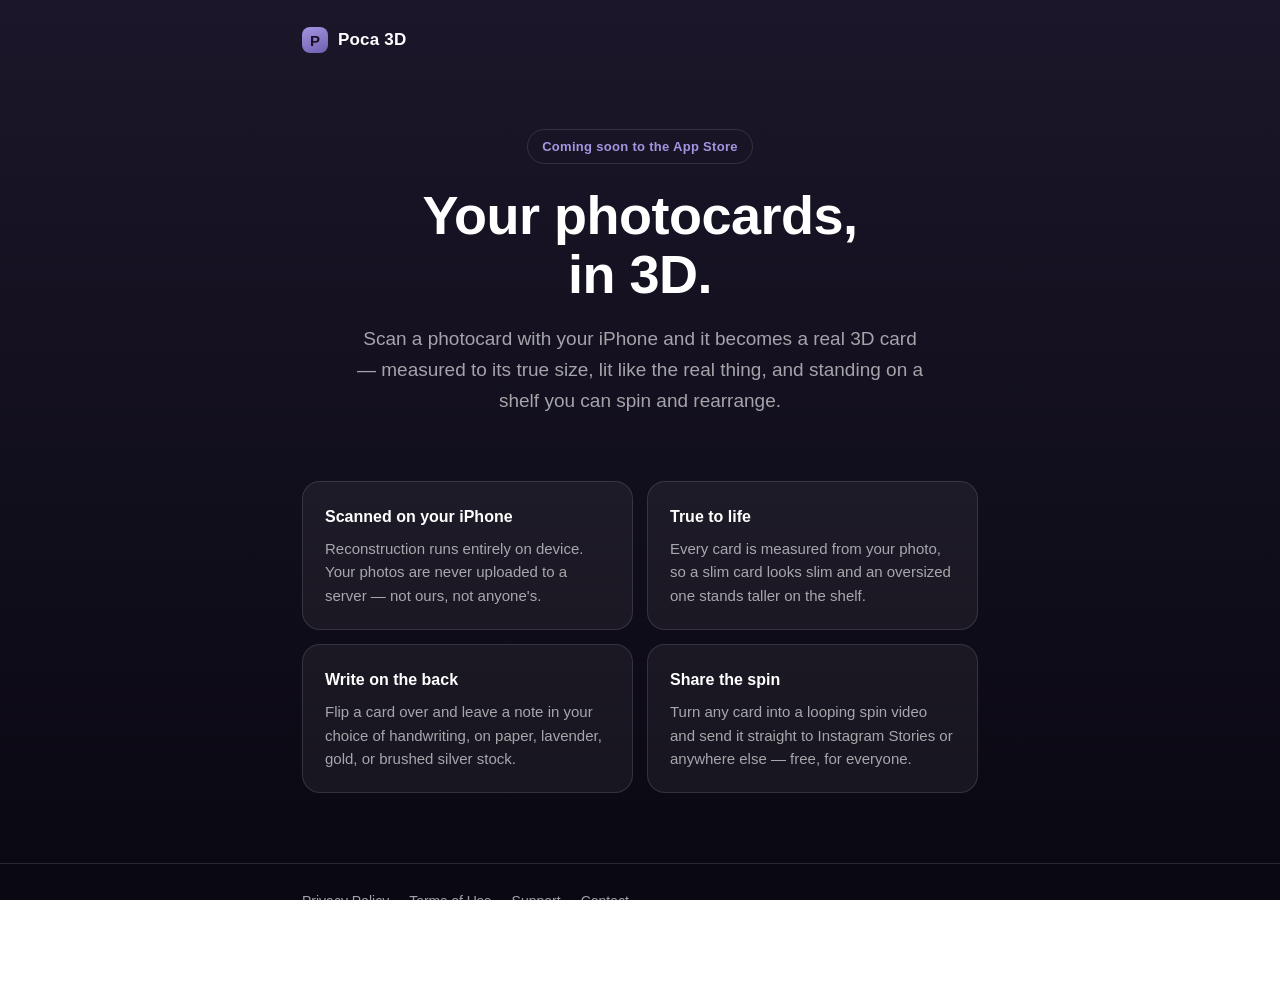
==== index.html @ b0219fa2 "Poca 3D site: landing, privacy policy, terms, support Static HTML on GitHub Pages at photocard3d.com" ====
<!doctype html>
<html lang="en">
<head>
<meta charset="utf-8">
<meta name="viewport" content="width=device-width, initial-scale=1">
<title>Poca 3D — Your photocards, in 3D</title>
<meta name="description" content="Scan a photocard with your iPhone and it becomes a real 3D card you can spin, light, and shelve. Everything happens on your device.">
<link rel="stylesheet" href="/assets/style.css">
<meta property="og:title" content="Poca 3D — Your photocards, in 3D">
<meta property="og:description" content="Scan a photocard with your iPhone and it becomes a real 3D card you can spin, light, and shelve.">
<meta property="og:type" content="website">
<meta property="og:url" content="https://photocard3d.com/">
</head>
<body>

<header class="site">
  <div class="wrap">
    <a class="brand" href="/"><span class="mark">P</span> Poca 3D</a>
  </div>
</header>

<div class="wrap">
  <section class="hero">
    <span class="pill">Coming soon to the App Store</span>
    <h1>Your photocards,<br>in 3D.</h1>
    <p>
      Scan a photocard with your iPhone and it becomes a real 3D card —
      measured to its true size, lit like the real thing, and standing on a
      shelf you can spin and rearrange.
    </p>
  </section>

  <section class="features">
    <div class="feature">
      <h3>Scanned on your iPhone</h3>
      <p>
        Reconstruction runs entirely on device. Your photos are never
        uploaded to a server — not ours, not anyone's.
      </p>
    </div>
    <div class="feature">
      <h3>True to life</h3>
      <p>
        Every card is measured from your photo, so a slim card looks slim
        and an oversized one stands taller on the shelf.
      </p>
    </div>
    <div class="feature">
      <h3>Write on the back</h3>
      <p>
        Flip a card over and leave a note in your choice of handwriting, on
        paper, lavender, gold, or brushed silver stock.
      </p>
    </div>
    <div class="feature">
      <h3>Share the spin</h3>
      <p>
        Turn any card into a looping spin video and send it straight to
        Instagram Stories or anywhere else — free, for everyone.
      </p>
    </div>
  </section>
</div>

<footer class="site">
  <div class="wrap">
    <nav>
      <a href="/privacy/">Privacy Policy</a>
      <a href="/terms/">Terms of Use</a>
      <a href="/support/">Support</a>
      <a href="mailto:support@photocard3d.com">Contact</a>
    </nav>
    <div>&copy; 2026 [[LLC_LEGAL_NAME]]. All rights reserved.</div>
  </div>
</footer>

</body>
</html>
---- assets/style.css ----
/* Poca 3D — the app's midnight stage, on the web.
   Colors are lifted from CollectionTheme.midnight and the accent used
   across the app's chrome, so site and app read as one product. */

:root {
  --stage-top: #1b1629;
  --stage-bottom: #0a0812;
  --accent: #a594e0;
  --ink: #171224;
  --text: #ffffff;
  --muted: rgba(255, 255, 255, 0.62);
  --faint: rgba(255, 255, 255, 0.42);
  --hairline: rgba(255, 255, 255, 0.12);
  --card: rgba(255, 255, 255, 0.05);
  --measure: 720px;
}

*,
*::before,
*::after { box-sizing: border-box; }

html { -webkit-text-size-adjust: 100%; }

body {
  margin: 0;
  min-height: 100vh;
  background: linear-gradient(180deg, var(--stage-top) 0%, var(--stage-bottom) 100%)
    fixed;
  color: var(--text);
  font: 400 17px/1.65 -apple-system, BlinkMacSystemFont, "Segoe UI", Roboto,
    Helvetica, Arial, sans-serif;
  -webkit-font-smoothing: antialiased;
}

.wrap {
  max-width: var(--measure);
  margin: 0 auto;
  padding: 0 22px;
}

/* ---------------------------------------------------------------- header */

header.site {
  padding: 26px 0 0;
}

.brand {
  display: inline-flex;
  align-items: center;
  gap: 10px;
  color: var(--text);
  text-decoration: none;
  font-weight: 700;
  font-size: 17px;
  letter-spacing: 0.2px;
}

.brand .mark {
  width: 26px;
  height: 26px;
  border-radius: 8px;
  background: linear-gradient(160deg, var(--accent), #6f5fb0);
  display: grid;
  place-items: center;
  color: var(--ink);
  font-size: 15px;
  font-weight: 800;
  line-height: 1;
}

/* ------------------------------------------------------------------ hero */

.hero {
  padding: 74px 0 54px;
  text-align: center;
}

.hero h1 {
  margin: 0 0 18px;
  font-size: clamp(34px, 7vw, 54px);
  line-height: 1.1;
  font-weight: 800;
  letter-spacing: -0.5px;
}

.hero p {
  margin: 0 auto;
  max-width: 30em;
  font-size: clamp(17px, 2.4vw, 19px);
  color: var(--muted);
}

.pill {
  display: inline-block;
  margin-bottom: 22px;
  padding: 6px 14px;
  border: 1px solid var(--hairline);
  border-radius: 999px;
  font-size: 13px;
  font-weight: 600;
  color: var(--accent);
  letter-spacing: 0.3px;
}

/* --------------------------------------------------------------- feature */

.features {
  display: grid;
  gap: 14px;
  grid-template-columns: repeat(auto-fit, minmax(240px, 1fr));
  padding: 10px 0 70px;
}

.feature {
  background: var(--card);
  border: 1px solid var(--hairline);
  border-radius: 18px;
  padding: 22px;
}

.feature h3 {
  margin: 0 0 7px;
  font-size: 16px;
  font-weight: 700;
}

.feature p {
  margin: 0;
  font-size: 15px;
  color: var(--muted);
  line-height: 1.55;
}

/* ------------------------------------------------------------ legal page */

main.doc {
  padding: 44px 0 90px;
}

main.doc h1 {
  margin: 0 0 6px;
  font-size: clamp(28px, 5vw, 38px);
  font-weight: 800;
  letter-spacing: -0.3px;
}

.updated {
  margin: 0 0 34px;
  color: var(--faint);
  font-size: 14px;
}

main.doc h2 {
  margin: 42px 0 12px;
  font-size: 20px;
  font-weight: 700;
  letter-spacing: -0.1px;
}

main.doc h3 {
  margin: 26px 0 8px;
  font-size: 16px;
  font-weight: 700;
}

main.doc p,
main.doc li {
  color: rgba(255, 255, 255, 0.78);
  font-size: 16px;
}

main.doc ul { padding-left: 22px; }
main.doc li { margin-bottom: 8px; }

main.doc a { color: var(--accent); }

main.doc strong { color: var(--text); }

.callout {
  background: var(--card);
  border: 1px solid var(--hairline);
  border-left: 3px solid var(--accent);
  border-radius: 14px;
  padding: 18px 20px;
  margin: 26px 0;
}

.callout p { margin: 0; }
.callout p + p { margin-top: 10px; }

table.data {
  width: 100%;
  border-collapse: collapse;
  margin: 18px 0;
  font-size: 15px;
}

table.data th,
table.data td {
  text-align: left;
  padding: 11px 12px;
  border-bottom: 1px solid var(--hairline);
  vertical-align: top;
  color: rgba(255, 255, 255, 0.78);
}

table.data th {
  color: var(--text);
  font-weight: 700;
  font-size: 14px;
}

/* Narrow screens: let the table scroll rather than the page. */
.scroller {
  overflow-x: auto;
  -webkit-overflow-scrolling: touch;
}

/* ------------------------------------------------------------------- faq */

.faq {
  border-top: 1px solid var(--hairline);
  padding: 20px 0 4px;
}

.faq h3 { margin: 0 0 6px; }

.faq p { margin: 0 0 4px; }

/* ---------------------------------------------------------------- footer */

footer.site {
  border-top: 1px solid var(--hairline);
  padding: 26px 0 44px;
  color: var(--faint);
  font-size: 14px;
}

footer.site nav {
  display: flex;
  flex-wrap: wrap;
  gap: 20px;
  margin-bottom: 14px;
}

footer.site a {
  color: var(--muted);
  text-decoration: none;
}

footer.site a:hover { color: var(--text); }

@media (prefers-reduced-motion: no-preference) {
  a { transition: color 0.15s ease; }
}
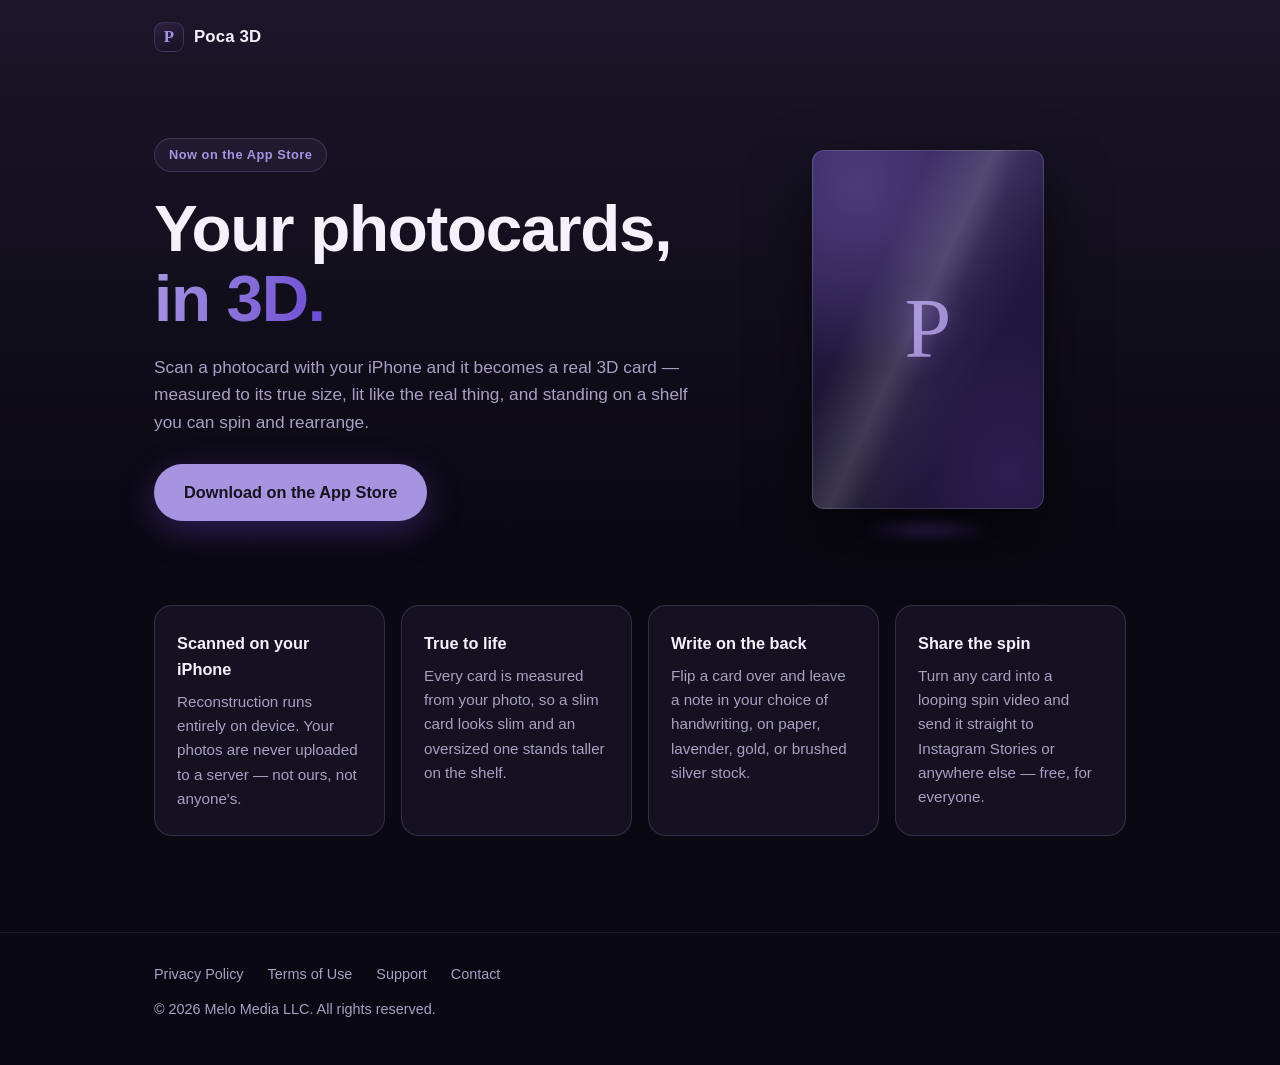
==== commit da54a24d: "Update index.html" ====
--- a/index.html
+++ b/index.html
@@ -5,11 +5,323 @@
 <meta name="viewport" content="width=device-width, initial-scale=1">
 <title>Poca 3D — Your photocards, in 3D</title>
 <meta name="description" content="Scan a photocard with your iPhone and it becomes a real 3D card you can spin, light, and shelve. Everything happens on your device.">
-<link rel="stylesheet" href="/assets/style.css">
+<link rel="canonical" href="https://photocard3d.com/">
+<meta name="theme-color" content="#0a0812">
+<link rel="icon" href="data:image/svg+xml,%3Csvg xmlns='http://www.w3.org/2000/svg' viewBox='0 0 64 64'%3E%3Crect width='64' height='64' rx='14' fill='%231b1629'/%3E%3Ctext x='32' y='44' font-family='Georgia,serif' font-size='36' fill='%23a594e0' text-anchor='middle'%3EP%3C/text%3E%3C/svg%3E">
+<meta property="og:site_name" content="Poca 3D">
 <meta property="og:title" content="Poca 3D — Your photocards, in 3D">
 <meta property="og:description" content="Scan a photocard with your iPhone and it becomes a real 3D card you can spin, light, and shelve.">
 <meta property="og:type" content="website">
 <meta property="og:url" content="https://photocard3d.com/">
+<meta name="twitter:card" content="summary">
+
+<style>
+/* Poca 3D — photocard3d.com
+   Single file, zero external requests (no web fonts, no images, no
+   scripts): the site keeps the same promise as the app — nothing
+   leaves the page. Palette is the app's own midnight + lavender. */
+
+:root {
+  --bg-top: #1b1629;      /* app midnight gradient, top */
+  --bg-bottom: #0a0812;   /* app midnight gradient, bottom */
+  --surface: rgba(165, 148, 224, 0.07);
+  --border: rgba(165, 148, 224, 0.22);
+  --ink: #f4f1fb;
+  --ink-dark: #17121f;
+  --muted: #a99fc4;
+  --accent: #a594e0;      /* app lavender */
+  --accent-deep: #6c4bd3; /* brand electric violet */
+  --paper: #f3eee6;
+  --radius: 18px;
+}
+
+* { margin: 0; padding: 0; box-sizing: border-box; }
+
+html { color-scheme: dark; scroll-behavior: smooth; }
+
+body {
+  font-family: -apple-system, BlinkMacSystemFont, "Segoe UI", Roboto,
+    Helvetica, Arial, sans-serif;
+  color: var(--ink);
+  background: linear-gradient(180deg, var(--bg-top), var(--bg-bottom) 60%)
+    fixed, var(--bg-bottom);
+  line-height: 1.6;
+  -webkit-font-smoothing: antialiased;
+}
+
+.wrap {
+  max-width: 1020px;
+  margin: 0 auto;
+  padding: 0 24px;
+}
+
+a { color: var(--accent); text-decoration: none; }
+a:hover { text-decoration: underline; }
+:focus-visible {
+  outline: 2px solid var(--accent);
+  outline-offset: 3px;
+  border-radius: 4px;
+}
+
+/* ---------- header ---------- */
+
+header.site { padding: 22px 0; }
+
+.brand {
+  display: inline-flex;
+  align-items: center;
+  gap: 10px;
+  font-weight: 700;
+  font-size: 1.05rem;
+  color: var(--ink);
+  letter-spacing: 0.01em;
+}
+.brand:hover { text-decoration: none; }
+
+.mark {
+  display: inline-grid;
+  place-items: center;
+  width: 30px;
+  height: 30px;
+  border-radius: 9px;
+  background: linear-gradient(160deg, #2a2140, #171226);
+  border: 1px solid var(--border);
+  color: var(--accent);
+  font-family: Georgia, "Times New Roman", serif;
+  font-size: 1.05rem;
+}
+
+/* ---------- hero ---------- */
+
+.hero {
+  display: grid;
+  grid-template-columns: 1.15fr 0.85fr;
+  align-items: center;
+  gap: 40px;
+  padding: 64px 0 84px;
+}
+
+.pill {
+  display: inline-block;
+  font-size: 0.8rem;
+  font-weight: 600;
+  letter-spacing: 0.04em;
+  color: var(--accent);
+  background: var(--surface);
+  border: 1px solid var(--border);
+  border-radius: 999px;
+  padding: 6px 14px;
+  margin-bottom: 22px;
+}
+
+.hero h1 {
+  font-size: clamp(2.6rem, 6.5vw, 4.1rem);
+  line-height: 1.06;
+  letter-spacing: -0.02em;
+  font-weight: 800;
+  margin-bottom: 20px;
+}
+
+.hero h1 em {
+  font-style: normal;
+  background: linear-gradient(100deg, var(--accent), var(--accent-deep));
+  -webkit-background-clip: text;
+  background-clip: text;
+  color: transparent;
+}
+
+.hero p {
+  max-width: 34em;
+  font-size: 1.08rem;
+  color: var(--muted);
+}
+
+/* the app's own button language: solid lavender, dark ink */
+.cta {
+  display: inline-block;
+  margin-top: 28px;
+  background: var(--accent);
+  color: var(--ink-dark);
+  font-weight: 700;
+  font-size: 1.02rem;
+  padding: 15px 30px;
+  border-radius: 999px;
+  transition: transform 0.2s ease, box-shadow 0.2s ease;
+  box-shadow: 0 10px 34px rgba(108, 75, 211, 0.35);
+}
+.cta:hover {
+  text-decoration: none;
+  transform: translateY(-2px);
+  box-shadow: 0 14px 40px rgba(108, 75, 211, 0.45);
+}
+
+/* ---------- the 3D card ---------- */
+
+.scene {
+  justify-self: center;
+  width: 232px;
+  aspect-ratio: 55 / 85;         /* a real photocard's proportions */
+  perspective: 1100px;
+  position: relative;
+}
+
+.card3d {
+  position: absolute;
+  inset: 0;
+  transform-style: preserve-3d;
+  animation: turn 14s linear infinite;
+}
+
+.face {
+  position: absolute;
+  inset: 0;
+  border-radius: 12px;           /* ~3mm corner on a 55mm card */
+  backface-visibility: hidden;
+  overflow: hidden;
+  box-shadow:
+    0 0 0 1px rgba(255, 255, 255, 0.14) inset,
+    0 24px 60px rgba(0, 0, 0, 0.55);
+}
+
+.front {
+  background:
+    radial-gradient(120% 90% at 20% 10%, #4a3a7a 0%, transparent 55%),
+    radial-gradient(120% 100% at 85% 90%, #2c1f52 0%, transparent 60%),
+    linear-gradient(160deg, #352960 0%, #1d1636 55%, #120d24 100%);
+  display: grid;
+  place-items: center;
+}
+
+.front .monogram {
+  font-family: Georgia, "Times New Roman", serif;
+  font-size: 84px;
+  color: rgba(165, 148, 224, 0.9);
+  text-shadow: 0 2px 24px rgba(108, 75, 211, 0.55);
+}
+
+.front .shine {
+  position: absolute;
+  inset: 0;
+  background: linear-gradient(115deg,
+    transparent 30%,
+    rgba(255, 255, 255, 0.16) 46%,
+    rgba(255, 255, 255, 0.05) 54%,
+    transparent 68%);
+}
+
+.back {
+  transform: rotateY(180deg);
+  background:
+    linear-gradient(180deg, #f6f2ea, var(--paper));
+  display: grid;
+  place-content: center;
+  gap: 14px;
+}
+
+.back .note {
+  font-family: "Bradley Hand", "Marker Felt", "Segoe Script", cursive;
+  font-size: 26px;
+  color: #4a4335;
+  transform: rotate(-3deg);
+}
+
+.back .line,
+.back .line.short {
+  width: 120px;
+  height: 2px;
+  border-radius: 2px;
+  background: rgba(74, 67, 53, 0.18);
+}
+.back .line.short { width: 78px; }
+
+.floor {
+  position: absolute;
+  left: 8%;
+  right: 8%;
+  bottom: -34px;
+  height: 26px;
+  border-radius: 50%;
+  background: radial-gradient(50% 50% at 50% 50%,
+    rgba(108, 75, 211, 0.35), transparent 70%);
+  filter: blur(6px);
+}
+
+@keyframes turn {
+  from { transform: rotateY(0deg) rotateX(4deg); }
+  to   { transform: rotateY(360deg) rotateX(4deg); }
+}
+
+@media (prefers-reduced-motion: reduce) {
+  .card3d { animation: none; transform: rotateY(-22deg) rotateX(4deg); }
+  html { scroll-behavior: auto; }
+}
+
+/* ---------- features ---------- */
+
+.features {
+  display: grid;
+  grid-template-columns: repeat(auto-fit, minmax(230px, 1fr));
+  gap: 16px;
+  padding-bottom: 96px;
+}
+
+.feature {
+  background: var(--surface);
+  border: 1px solid var(--border);
+  border-radius: var(--radius);
+  padding: 24px 22px;
+}
+
+.feature h3 {
+  font-size: 1.02rem;
+  margin-bottom: 8px;
+  color: var(--ink);
+}
+
+.feature p {
+  font-size: 0.95rem;
+  color: var(--muted);
+}
+
+@media (hover: hover) {
+  .feature { transition: transform 0.25s ease, border-color 0.25s ease; }
+  .feature:hover {
+    transform: translateY(-3px);
+    border-color: rgba(165, 148, 224, 0.45);
+  }
+}
+
+/* ---------- footer ---------- */
+
+footer.site {
+  border-top: 1px solid rgba(165, 148, 224, 0.14);
+  padding: 30px 0 44px;
+  font-size: 0.9rem;
+  color: var(--muted);
+}
+
+footer.site nav {
+  display: flex;
+  flex-wrap: wrap;
+  gap: 8px 24px;
+  margin-bottom: 12px;
+}
+
+footer.site a { color: var(--muted); }
+footer.site a:hover { color: var(--accent); text-decoration: none; }
+
+/* ---------- small screens ---------- */
+
+@media (max-width: 780px) {
+  .hero {
+    grid-template-columns: 1fr;
+    gap: 64px;
+    padding: 40px 0 72px;
+    text-align: left;
+  }
+  .scene { width: 196px; }
+}
+</style>
 </head>
 <body>
 
@@ -19,15 +331,36 @@
   </div>
 </header>
 
-<div class="wrap">
+<main class="wrap">
   <section class="hero">
-    <span class="pill">Coming soon to the App Store</span>
-    <h1>Your photocards,<br>in 3D.</h1>
-    <p>
-      Scan a photocard with your iPhone and it becomes a real 3D card —
-      measured to its true size, lit like the real thing, and standing on a
-      shelf you can spin and rearrange.
-    </p>
+    <div class="hero-copy">
+      <span class="pill">Now on the App&nbsp;Store</span>
+      <h1>Your photocards,<br><em>in&nbsp;3D.</em></h1>
+      <p>
+        Scan a photocard with your iPhone and it becomes a real 3D card —
+        measured to its true size, lit like the real thing, and standing on a
+        shelf you can spin and rearrange.
+      </p>
+      <a class="cta"
+         href="https://apps.apple.com/us/app/poca-3d-kpop-photocards-app/id6797804042">
+        Download on the App&nbsp;Store
+      </a>
+    </div>
+
+    <div class="scene" aria-hidden="true">
+      <div class="card3d">
+        <div class="face front">
+          <span class="shine"></span>
+          <span class="monogram">P</span>
+        </div>
+        <div class="face back">
+          <span class="note">for you ♡</span>
+          <span class="line"></span>
+          <span class="line short"></span>
+        </div>
+      </div>
+      <div class="floor"></div>
+    </div>
   </section>
 
   <section class="features">
@@ -60,7 +393,7 @@
       </p>
     </div>
   </section>
-</div>
+</main>
 
 <footer class="site">
   <div class="wrap">
@@ -70,7 +403,7 @@
       <a href="/support/">Support</a>
       <a href="mailto:support@photocard3d.com">Contact</a>
     </nav>
-    <div>&copy; 2026 [[LLC_LEGAL_NAME]]. All rights reserved.</div>
+    <div>&copy; 2026 Melo Media LLC. All rights reserved.</div>
   </div>
 </footer>
 
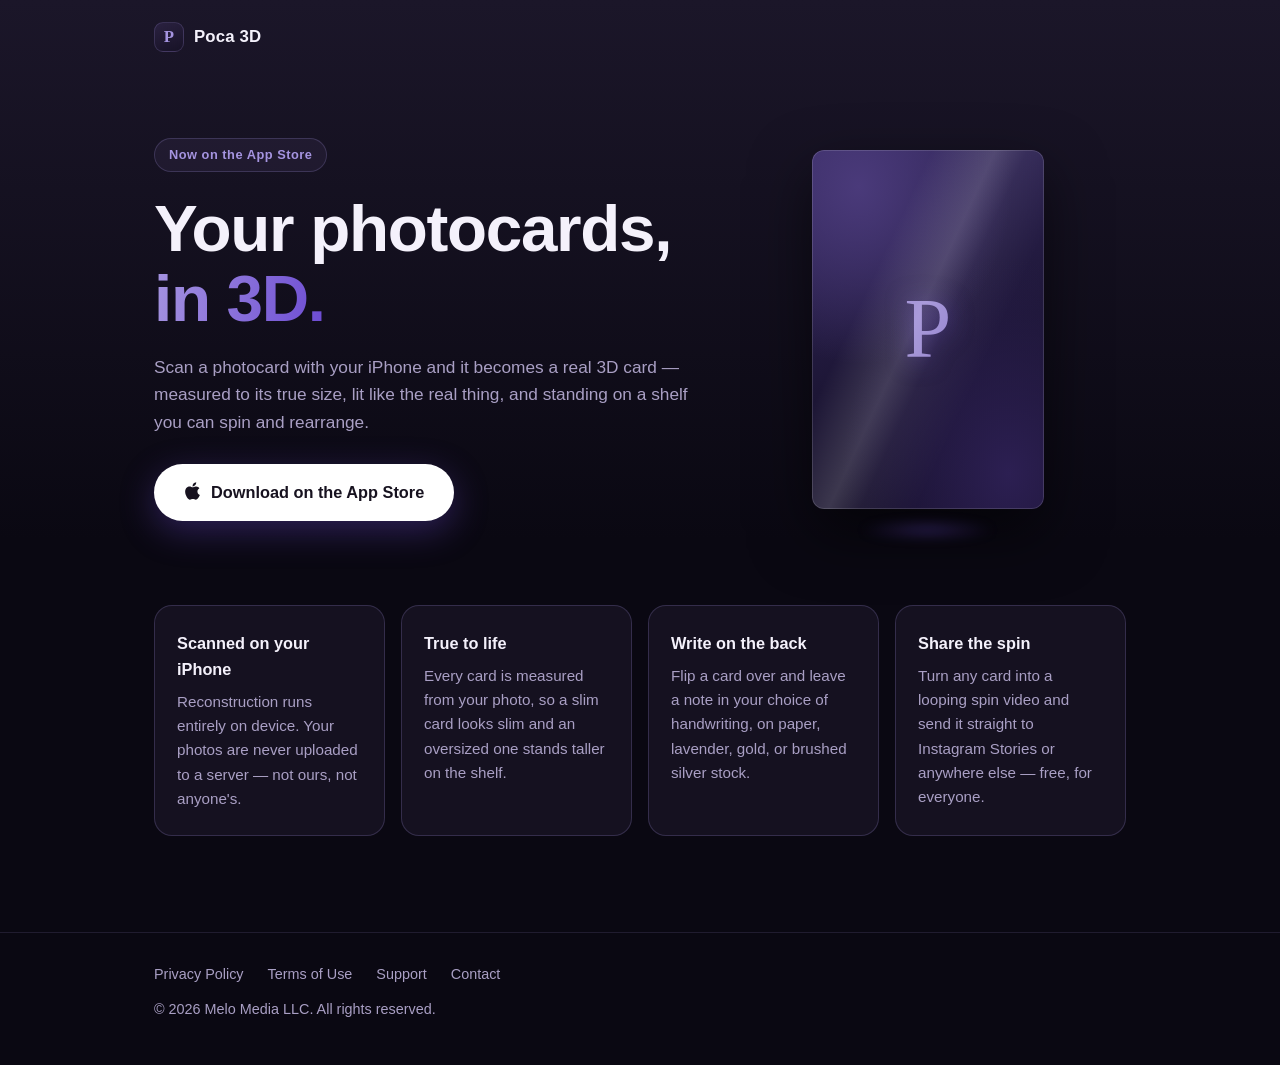
==== commit 303829a4: "Update index.html" ====
--- a/index.html
+++ b/index.html
@@ -136,11 +136,13 @@
   color: var(--muted);
 }
 
-/* the app's own button language: solid lavender, dark ink */
+/* white pill, ink text — the app's celebration-button language */
 .cta {
-  display: inline-block;
+  display: inline-flex;
+  align-items: center;
+  gap: 10px;
   margin-top: 28px;
-  background: var(--accent);
+  background: #fff;
   color: var(--ink-dark);
   font-weight: 700;
   font-size: 1.02rem;
@@ -148,6 +150,13 @@
   border-radius: 999px;
   transition: transform 0.2s ease, box-shadow 0.2s ease;
   box-shadow: 0 10px 34px rgba(108, 75, 211, 0.35);
+}
+
+.cta svg {
+  width: 17px;
+  height: 20px;
+  fill: currentColor;
+  margin-top: -2px;   /* optical alignment with the text baseline */
 }
 .cta:hover {
   text-decoration: none;
@@ -343,6 +352,8 @@
       </p>
       <a class="cta"
          href="https://apps.apple.com/us/app/poca-3d-kpop-photocards-app/id6797804042">
+        <!-- Apple logo (Font Awesome Free brand icon, CC BY 4.0) -->
+        <svg viewBox="0 0 384 512" aria-hidden="true"><path d="M318.7 268.7c-.2-36.7 16.4-64.4 50-84.8-18.8-26.9-47.2-41.7-84.7-44.6-35.5-2.7-74.3 20.7-88.5 20.7-15 0-49.4-19.7-76.4-19.7C63.3 141.2 4 184.8 4 273.5q0 39.3 14.4 81.2c12.8 36.7 59 126.7 107.2 125.2 25.2-.6 43-17.9 75.8-17.9 31.8 0 48.3 17.9 76.4 17.9 48.6-.7 90.4-82.5 102.6-119.3-65.2-30.7-61.7-90-61.7-91.9zm-56.6-164.2c27.3-32.4 24.8-61.9 24-72.5-24.1 1.4-52 16.4-67.9 34.9-17.5 19.8-27.8 44.3-25.6 71.9 26.1 2 49.9-11.4 69.5-34.3z"/></svg>
         Download on the App&nbsp;Store
       </a>
     </div>
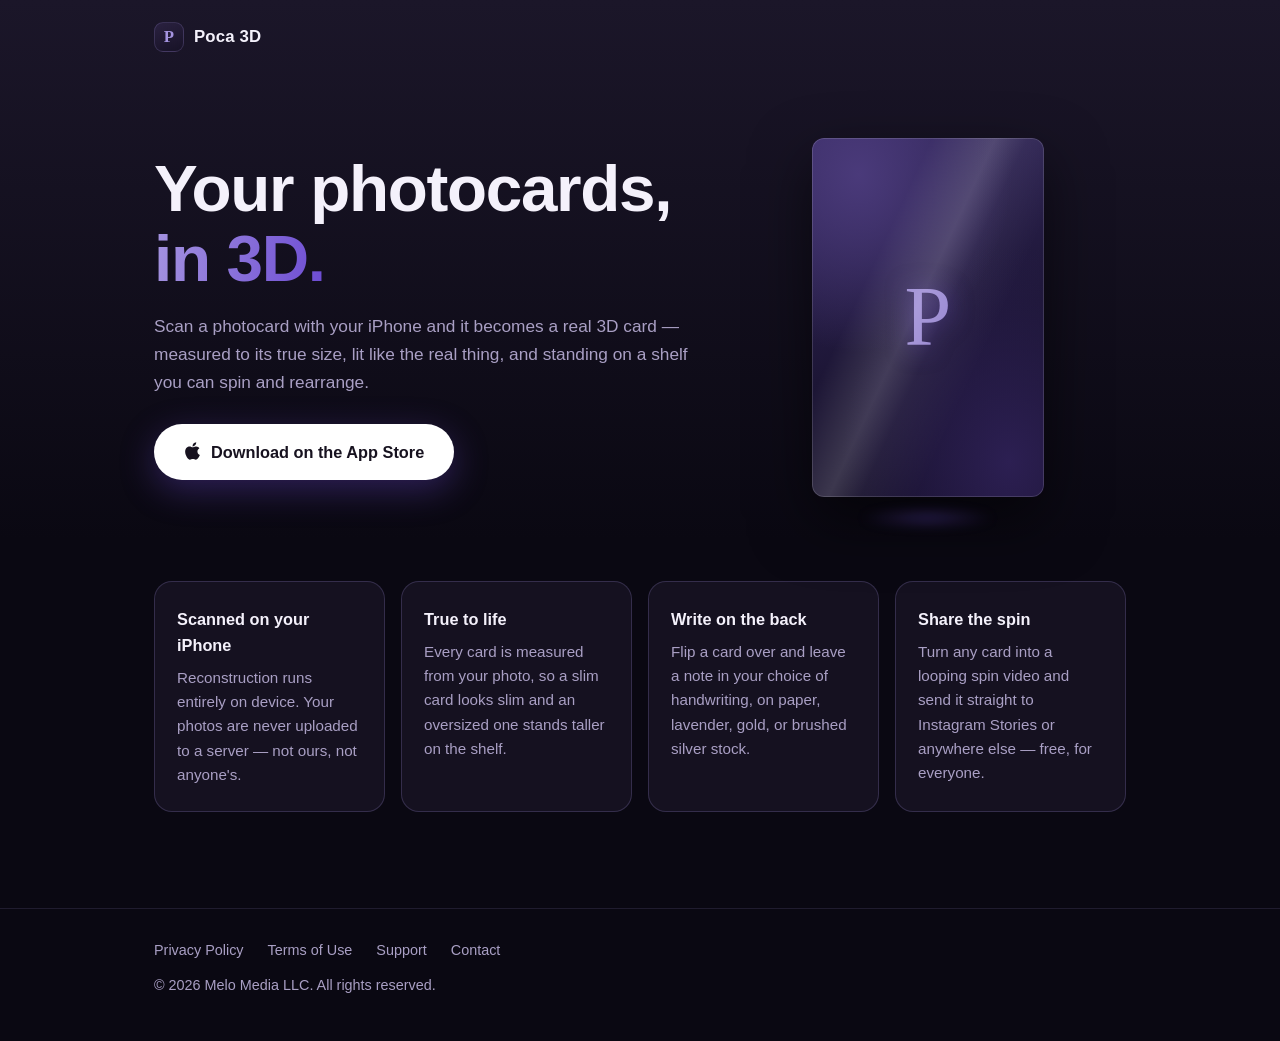
==== commit 7e7e3807: "Update index.html" ====
--- a/index.html
+++ b/index.html
@@ -1,3 +1,4 @@
+
 <!doctype html>
 <html lang="en">
 <head>
@@ -101,19 +102,6 @@
   padding: 64px 0 84px;
 }
 
-.pill {
-  display: inline-block;
-  font-size: 0.8rem;
-  font-weight: 600;
-  letter-spacing: 0.04em;
-  color: var(--accent);
-  background: var(--surface);
-  border: 1px solid var(--border);
-  border-radius: 999px;
-  padding: 6px 14px;
-  margin-bottom: 22px;
-}
-
 .hero h1 {
   font-size: clamp(2.6rem, 6.5vw, 4.1rem);
   line-height: 1.06;
@@ -343,7 +331,6 @@
 <main class="wrap">
   <section class="hero">
     <div class="hero-copy">
-      <span class="pill">Now on the App&nbsp;Store</span>
       <h1>Your photocards,<br><em>in&nbsp;3D.</em></h1>
       <p>
         Scan a photocard with your iPhone and it becomes a real 3D card —
